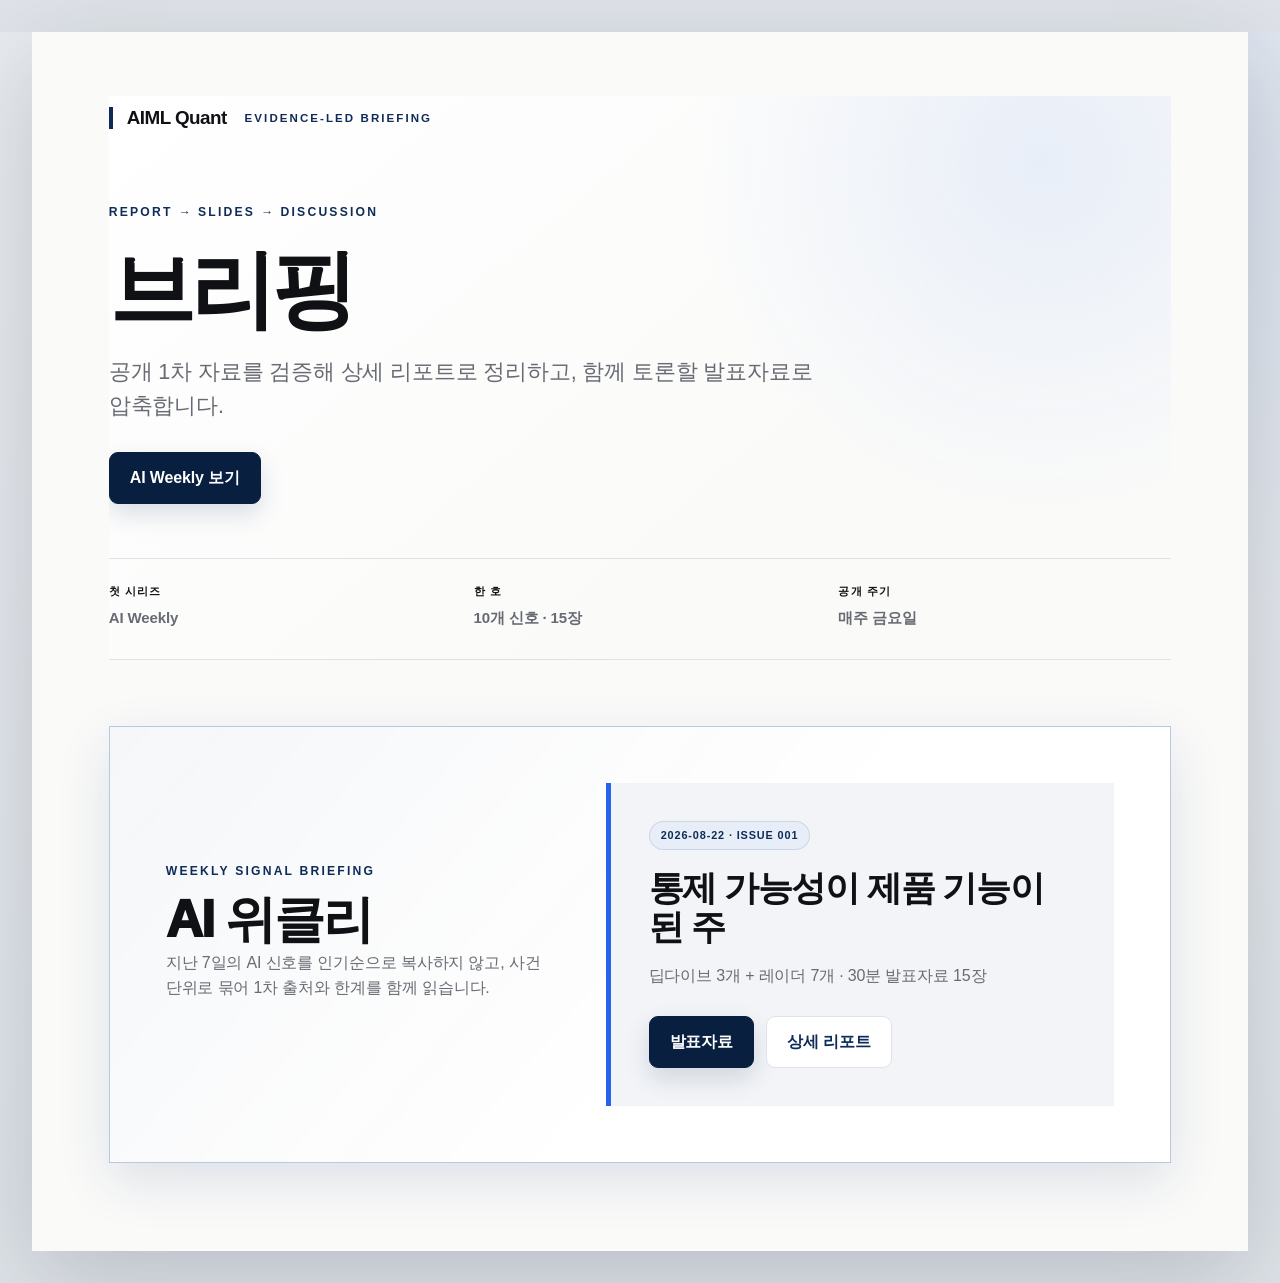
==== html/index.html @ 1512c1fd "feat: publish first AI Weekly briefing" ====
<!doctype html>
<html lang="ko" class="theme-light">
<head>
  <meta charset="utf-8">
  <meta name="viewport" content="width=device-width, initial-scale=1">
  <meta name="description" content="AIML Quant가 1차 출처 중심으로 만드는 공개 AI 브리핑">
  <title>AIML Quant 브리핑</title>
  <link rel="canonical" href="https://aimlquant.github.io/briefing/">
  <link rel="icon" href="assets/favicon.svg" type="image/svg+xml">
  <link rel="stylesheet" href="assets/site.css">
</head>
<body>
  <main class="shell">
    <header class="hero">
      <div class="cover-brand"><span class="brand-name">AIML Quant</span><span class="brand-sub">EVIDENCE-LED BRIEFING</span></div>
      <div class="hero-copy">
        <p class="eyebrow">REPORT → SLIDES → DISCUSSION</p>
        <h1>브리핑</h1>
        <p class="lead">공개 1차 자료를 검증해 상세 리포트로 정리하고, 함께 토론할 발표자료로 압축합니다.</p>
        <div class="actions hero-actions"><a class="button" href="ai-weekly/">AI Weekly 보기</a></div>
      </div>
      <dl class="hero-meta">
        <div><dt>첫 시리즈</dt><dd>AI Weekly</dd></div>
        <div><dt>한 호</dt><dd>10개 신호 · 15장</dd></div>
        <div><dt>공개 주기</dt><dd>매주 금요일</dd></div>
      </dl>
    </header>
    <section class="briefing-feature">
      <div><p class="eyebrow">WEEKLY SIGNAL BRIEFING</p><h2>AI 위클리</h2><p class="section-intro">지난 7일의 AI 신호를 인기순으로 복사하지 않고, 사건 단위로 묶어 1차 출처와 한계를 함께 읽습니다.</p></div>
      <article class="briefing-latest">
        <span class="badge">2026-08-22 · ISSUE 001</span>
        <h3>통제 가능성이 제품 기능이 된 주</h3>
        <p>딥다이브 3개 + 레이더 7개 · 30분 발표자료 15장</p>
        <div class="actions"><a class="button" href="ai-weekly/2026-08-22/">발표자료</a><a class="button button--secondary" href="ai-weekly/2026-08-22/report.html">상세 리포트</a></div>
      </article>
    </section>
  </main>
</body>
</html>
---- html/assets/site.css ----
:root {
  color-scheme: light;
  --bg: #fafaf9;
  --surface: #ffffff;
  --surface-soft: #f2f4f7;
  --text: #101114;
  --muted: #686b73;
  --border: #dfe2e7;
  --primary: #0f2c59;
  --primary-deep: #091f40;
  --primary-soft: #e8eef8;
  --blue: #2563eb;
  --positive: #26734d;
  --positive-soft: #e7f4ec;
  --warning: #9a6512;
  --warning-soft: #fff4dc;
  --negative: #a93650;
  --negative-soft: #fcebef;
  --shadow: 0 18px 50px rgb(15 44 89 / 12%);
  --shell-shadow: 0 28px 90px rgb(15 25 40 / 18%);
  font-family:
    Inter, Pretendard, "Noto Sans KR", "Apple SD Gothic Neo", "Malgun Gothic",
    -apple-system, BlinkMacSystemFont, "Segoe UI", sans-serif;
}

*,
*::before,
*::after {
  box-sizing: border-box;
}

html {
  min-width: 320px;
  background: #dfe3e9;
}

body {
  min-height: 100vh;
  margin: 0;
  color: var(--text);
  background:
    radial-gradient(circle at 84% 8%, rgb(37 99 235 / 8%), transparent 32rem),
    linear-gradient(180deg, #e8ebef 0%, #dfe3e9 100%);
  line-height: 1.6;
  letter-spacing: -0.01em;
  word-break: keep-all;
  overflow-wrap: break-word;
  text-rendering: optimizeLegibility;
  -webkit-font-smoothing: antialiased;
}

a {
  color: inherit;
}

.shell {
  width: min(1280px, calc(100% - 64px));
  min-height: calc(100vh - 64px);
  margin: 32px auto;
  padding: clamp(38px, 5vw, 64px) clamp(34px, 6vw, 88px) 88px;
  background: var(--bg);
  box-shadow: var(--shell-shadow);
}

.cover-brand,
.site-masthead {
  position: relative;
  z-index: 1;
  display: flex;
  min-height: 44px;
  align-items: center;
  gap: 18px;
}

.site-masthead {
  justify-content: space-between;
  margin-bottom: 34px;
}

.brand-name {
  padding-left: 14px;
  border-left: 4px solid var(--primary);
  color: var(--text);
  font-size: 1.18rem;
  font-weight: 900;
  letter-spacing: -0.03em;
  line-height: 1.2;
  text-decoration: none;
}

.brand-sub {
  color: var(--primary);
  font-size: 0.72rem;
  font-weight: 900;
  letter-spacing: 0.18em;
}

.hero {
  position: relative;
  display: flex;
  min-height: 520px;
  flex-direction: column;
  overflow: hidden;
  border-bottom: 1px solid var(--border);
  background:
    radial-gradient(circle at 88% 12%, var(--primary-soft) 0, transparent 33%),
    linear-gradient(140deg, var(--surface) 0%, var(--bg) 68%);
}

.hero-copy {
  position: relative;
  z-index: 1;
  display: flex;
  flex: 1;
  flex-direction: column;
  justify-content: center;
  max-width: 1000px;
  padding: 64px 0 54px;
}

.hero h1,
.page-header h1 {
  max-width: 1040px;
  margin: 14px 0 20px;
  color: var(--text);
  font-size: clamp(3.2rem, 7vw, 5.4rem);
  font-weight: 950;
  line-height: 1.04;
  letter-spacing: -0.055em;
  text-wrap: balance;
  word-break: keep-all;
  overflow-wrap: break-word;
}

.page-header h1 {
  max-width: 980px;
  font-size: clamp(2.6rem, 6vw, 4.5rem);
}

.eyebrow {
  margin: 0 0 10px;
  color: var(--primary);
  font-size: 0.76rem;
  font-weight: 900;
  letter-spacing: 0.18em;
  line-height: 1.4;
  text-transform: uppercase;
}

.lead {
  max-width: 780px;
  margin: 0;
  color: var(--muted);
  font-size: clamp(1.04rem, 2.1vw, 1.35rem);
  line-height: 1.6;
  word-break: keep-all;
}

.hero-meta {
  position: relative;
  z-index: 1;
  display: grid;
  grid-template-columns: repeat(3, minmax(0, 1fr));
  gap: 32px;
  margin: 0;
  padding: 24px 0 28px;
  border-top: 1px solid var(--border);
}

.hero-meta div {
  min-width: 0;
}

.hero-meta dt {
  margin-bottom: 6px;
  color: var(--text);
  font-size: 0.7rem;
  font-weight: 900;
  letter-spacing: 0.1em;
  text-transform: uppercase;
}

.hero-meta dd {
  margin: 0;
  color: var(--muted);
  font-size: 0.94rem;
  font-weight: 600;
}

.hero-actions {
  margin-top: 30px;
}

.meta-link {
  color: var(--primary);
  font-weight: 900;
  text-decoration-thickness: 1px;
  text-underline-offset: 4px;
}

section {
  margin-top: 66px;
}

section > h2 {
  margin: 0 0 24px;
  color: var(--text);
  font-size: clamp(1.55rem, 3vw, 2rem);
  font-weight: 900;
  letter-spacing: -0.035em;
  line-height: 1.2;
}

section > h2::after {
  display: block;
  width: 58px;
  height: 4px;
  margin-top: 14px;
  border-radius: 4px;
  background: var(--primary);
  content: "";
}

.briefing-feature {
  display: grid;
  grid-template-columns: minmax(0, 0.85fr) minmax(360px, 1.15fr);
  gap: clamp(28px, 5vw, 72px);
  align-items: center;
  padding: clamp(30px, 5vw, 56px);
  border: 1px solid #b8c8e2;
  background:
    linear-gradient(130deg, rgb(15 44 89 / 4%), transparent 58%),
    var(--surface);
  box-shadow: var(--shadow);
}

.briefing-feature h2,
.briefing-latest h3,
.briefing-issue-card h2 {
  margin: 0 0 12px;
  color: var(--text);
  font-weight: 950;
  letter-spacing: -0.04em;
  line-height: 1.12;
}

.briefing-feature h2 {
  font-size: clamp(2rem, 4vw, 3.25rem);
}

.briefing-latest {
  padding: clamp(24px, 4vw, 38px);
  border-left: 5px solid var(--blue);
  background: var(--surface-soft);
}

.briefing-latest h3 {
  margin-top: 18px;
  font-size: clamp(1.45rem, 3vw, 2.2rem);
}

.briefing-latest p,
.briefing-issue-card p {
  color: var(--muted);
}

.text-link {
  align-self: center;
  color: var(--primary);
  font-weight: 900;
  text-decoration-thickness: 1px;
  text-underline-offset: 4px;
}

.briefing-header {
  padding-bottom: 44px;
  border-bottom: 1px solid var(--border);
}

.briefing-issue-list {
  display: grid;
  gap: 20px;
}

.briefing-issue-card {
  padding: clamp(24px, 4vw, 40px);
  border: 1px solid var(--border);
  background: var(--surface);
}

.briefing-issue-card h2 {
  font-size: clamp(1.5rem, 3vw, 2.15rem);
}

@media (max-width: 760px) {
  .briefing-feature {
    grid-template-columns: 1fr;
    padding: 24px;
  }

  .briefing-latest {
    padding: 22px;
  }
}

.section-intro {
  max-width: 760px;
  margin: -10px 0 24px;
  color: var(--muted);
}

.root-schedules {
  display: grid;
  gap: 54px;
}

.track-schedule {
  scroll-margin-top: 24px;
}

.track-schedule-header {
  display: grid;
  grid-template-columns: minmax(0, 1fr) minmax(250px, 0.45fr);
  gap: 34px;
  align-items: end;
  margin-bottom: 18px;
  padding: 28px 30px;
  border-left: 4px solid var(--primary);
  border-radius: 0 12px 12px 0;
  background:
    radial-gradient(circle at 94% 10%, var(--primary-soft), transparent 17rem),
    var(--surface);
  box-shadow: 0 14px 38px rgb(15 44 89 / 8%);
}

.track-schedule-header .eyebrow {
  margin-bottom: 8px;
}

.track-schedule-header h3 {
  margin: 0;
  color: var(--text);
  font-size: clamp(1.55rem, 3vw, 2.15rem);
  font-weight: 950;
  letter-spacing: -0.04em;
  line-height: 1.2;
}

.track-schedule-header p:not(.eyebrow) {
  max-width: 720px;
  margin: 10px 0 0;
  color: var(--muted);
  line-height: 1.6;
}

.track-schedule-meta {
  display: flex;
  flex-direction: column;
  align-items: flex-start;
  gap: 5px;
  color: var(--muted);
  font-size: 0.83rem;
  font-weight: 750;
}

.track-schedule-meta a {
  margin-top: 7px;
  color: var(--primary);
  font-weight: 900;
  text-decoration-thickness: 1px;
  text-underline-offset: 4px;
}

.schedule-board {
  overflow: hidden;
  border: 1px solid var(--border);
  border-radius: 12px;
  background: var(--surface);
  box-shadow: var(--shadow);
}

.schedule-head,
.schedule-row {
  display: grid;
  grid-template-columns: 10.5rem minmax(0, 1fr) 7rem 8.5rem;
  gap: 20px;
  align-items: center;
}

.schedule-head {
  padding: 13px 22px;
  color: var(--primary);
  background: var(--primary-soft);
  font-size: 0.7rem;
  font-weight: 900;
  letter-spacing: 0.08em;
}

.schedule-row {
  min-height: 118px;
  padding: 20px 22px;
  border-top: 1px solid var(--border);
}

.schedule-when {
  display: flex;
  flex-direction: column;
  color: var(--text);
  line-height: 1.45;
}

.schedule-when strong {
  font-size: 0.95rem;
}

.schedule-when span {
  color: var(--muted);
  font-size: 0.82rem;
  font-weight: 700;
}

.schedule-topic {
  display: flex;
  min-width: 0;
  flex-wrap: wrap;
  align-items: center;
  gap: 7px 9px;
}

.schedule-topic .badge {
  min-height: 24px;
  padding: 3px 9px;
  font-size: 0.62rem;
}

.schedule-chapters {
  color: var(--muted);
  font-size: 0.75rem;
  font-weight: 800;
}

.schedule-topic > a {
  flex-basis: 100%;
  color: var(--text);
  font-size: 1rem;
  font-weight: 850;
  line-height: 1.45;
  text-decoration-color: rgb(15 44 89 / 32%);
  text-decoration-thickness: 1px;
  text-underline-offset: 4px;
}

.schedule-presenter,
.schedule-meeting {
  color: var(--text);
  font-size: 0.86rem;
  font-weight: 800;
}

.schedule-webex {
  display: inline-flex;
  min-height: 36px;
  align-items: center;
  justify-content: center;
  padding: 8px 11px;
  border: 1px solid var(--primary);
  border-radius: 8px;
  color: var(--primary);
  font-size: 0.78rem;
  font-weight: 900;
  line-height: 1.2;
  text-decoration: none;
}

.schedule-webex:hover,
.schedule-webex:focus-visible {
  color: #fff;
  background: var(--primary);
  outline: none;
}

.schedule-tbd,
.schedule-ended {
  color: var(--muted);
  font-size: 0.8rem;
}

.schedule-ended {
  color: var(--positive);
  font-weight: 850;
}

.schedule-mobile-label {
  display: none;
}

.grid {
  display: grid;
  grid-template-columns: repeat(2, minmax(0, 1fr));
  gap: 20px;
}

.card {
  position: relative;
  min-height: 190px;
  padding: 30px 30px 26px;
  overflow: hidden;
  border: 1px solid var(--border);
  border-radius: 12px;
  background: var(--surface);
  box-shadow: var(--shadow);
  text-decoration: none;
  transition:
    border-color 160ms ease,
    transform 160ms ease,
    box-shadow 160ms ease;
}

.card::before {
  position: absolute;
  inset: 0 0 auto;
  height: 4px;
  background: var(--primary);
  content: "";
}

.card:hover,
.card:focus-visible {
  border-color: var(--primary);
  box-shadow: 0 22px 58px rgb(15 44 89 / 18%);
  outline: none;
  transform: translateY(-3px);
}

.card h2,
.card h3 {
  margin: 17px 0 8px;
  color: var(--text);
  font-size: 1.38rem;
  font-weight: 900;
  line-height: 1.32;
  letter-spacing: -0.03em;
  word-break: keep-all;
  overflow-wrap: break-word;
}

.card p {
  margin: 6px 0 0;
  color: var(--muted);
  line-height: 1.58;
}

.card .study-card-schedule {
  margin-top: 18px;
  padding-top: 14px;
  border-top: 1px solid var(--border);
  color: var(--primary);
  font-size: 0.86rem;
  font-weight: 800;
}

.card .study-card-description {
  color: var(--text);
  font-size: 0.9rem;
}

.session-card-meta {
  display: flex;
  flex-wrap: wrap;
  gap: 6px 18px;
  margin-top: 18px;
  padding-top: 14px;
  border-top: 1px solid var(--border);
  color: var(--muted);
  font-size: 0.88rem;
  font-weight: 700;
}

.session-card-meta span:last-child {
  color: var(--primary);
}

.card .eyebrow {
  margin-top: 14px;
  margin-bottom: -8px;
  font-size: 0.68rem;
}

.badge {
  display: inline-flex;
  min-height: 28px;
  align-items: center;
  padding: 5px 11px;
  border: 1px solid rgb(15 44 89 / 12%);
  border-radius: 999px;
  color: var(--primary);
  background: var(--primary-soft);
  font-size: 0.68rem;
  font-weight: 900;
  letter-spacing: 0.08em;
}

.badge--scheduled {
  color: var(--warning);
  border-color: rgb(154 101 18 / 16%);
  background: var(--warning-soft);
}

.badge--materials-published {
  color: var(--primary);
}

.badge--video-public {
  color: var(--positive);
  border-color: rgb(38 115 77 / 16%);
  background: var(--positive-soft);
}

.badge--cancelled {
  color: var(--negative);
  border-color: rgb(169 54 80 / 16%);
  background: var(--negative-soft);
}

.button {
  display: inline-flex;
  min-height: 48px;
  align-items: center;
  justify-content: center;
  padding: 12px 20px;
  border: 1px solid var(--primary-deep);
  border-radius: 9px;
  color: #fff;
  background: var(--primary-deep);
  box-shadow: 0 10px 24px rgb(15 44 89 / 15%);
  font-weight: 900;
  text-decoration: none;
  transition:
    box-shadow 160ms ease,
    transform 160ms ease;
}

.button:hover,
.button:focus-visible {
  box-shadow: 0 0 0 4px rgb(15 44 89 / 14%);
  outline: none;
  transform: translateY(-1px);
}

.button--secondary {
  color: var(--primary);
  border-color: var(--border);
  background: var(--surface);
  box-shadow: none;
}

.back {
  display: inline-flex;
  margin: 0 0 26px;
  color: var(--muted);
  font-size: 0.9rem;
  font-weight: 800;
  text-decoration: none;
}

.back:hover,
.back:focus-visible {
  color: var(--primary);
  outline: none;
}

.page-header {
  position: relative;
  padding: 44px 0 46px 26px;
  overflow: hidden;
  border-bottom: 1px solid var(--border);
  background:
    radial-gradient(circle at 88% 12%, var(--primary-soft) 0, transparent 34%),
    linear-gradient(140deg, var(--surface) 0%, var(--bg) 70%);
}

.page-header::before {
  position: absolute;
  inset: 44px auto 46px 0;
  width: 4px;
  border-radius: 4px;
  background: var(--primary);
  content: "";
}

.page-header > * {
  position: relative;
  z-index: 1;
}

.study-description {
  max-width: 780px;
  margin: 24px 0 0;
  color: var(--text);
  font-size: 1.02rem;
  line-height: 1.75;
}

.study-facts {
  display: grid;
  max-width: 920px;
  grid-template-columns: repeat(3, minmax(0, 1fr));
  gap: 14px;
  margin: 28px 0 0;
}

.study-facts div {
  min-width: 0;
  padding: 16px 18px;
  border: 1px solid var(--border);
  border-radius: 9px;
  background: rgb(255 255 255 / 72%);
}

.study-facts dt {
  margin-bottom: 5px;
  color: var(--primary);
  font-size: 0.68rem;
  font-weight: 900;
  letter-spacing: 0.1em;
  text-transform: uppercase;
}

.study-facts dd {
  margin: 0;
  color: var(--text);
  font-size: 0.9rem;
  font-weight: 750;
  line-height: 1.5;
}

.session-venue {
  margin: 12px 0 0;
  color: var(--muted);
  font-size: 0.9rem;
  font-weight: 700;
}

.session-access {
  margin-top: 18px;
}

.session-meeting-note {
  margin: 12px 0 0;
  color: var(--muted);
  font-size: 0.86rem;
  font-weight: 700;
}

.actions {
  display: flex;
  flex-wrap: wrap;
  gap: 12px;
  margin-top: 28px;
}

.pending,
.empty {
  padding: 26px 28px;
  border: 1px solid var(--border);
  border-left: 4px solid var(--primary);
  border-radius: 10px;
  color: var(--muted);
  background: var(--surface);
  box-shadow: var(--shadow);
}

.pending strong {
  display: block;
  margin-bottom: 7px;
  color: var(--primary-deep);
  font-size: 1.12rem;
}

.pending--cancelled {
  border-left-color: var(--negative);
  background: var(--negative-soft);
}

.pending--cancelled strong {
  color: var(--negative);
}

.pending p,
.empty {
  margin: 0;
  line-height: 1.65;
}

.video {
  width: 100%;
  max-width: 960px;
  margin-bottom: 18px;
  overflow: hidden;
  aspect-ratio: 16 / 9;
  border: 1px solid var(--border);
  border-radius: 12px;
  background: #000;
  box-shadow: var(--shadow);
}

.video iframe {
  display: block;
  width: 100%;
  height: 100%;
  border: 0;
}

.home-video-grid {
  display: grid;
  grid-template-columns: repeat(2, minmax(0, 1fr));
  gap: 24px;
}

.home-video-card {
  min-width: 0;
  overflow: hidden;
  border: 1px solid var(--border);
  border-radius: 12px;
  background: var(--surface);
  box-shadow: var(--shadow);
}

.home-video-embed {
  max-width: none;
  margin: 0;
  border: 0;
  border-radius: 0;
  box-shadow: none;
}

.home-video-copy {
  padding: 22px 24px 24px;
}

.home-video-copy h3 {
  margin: 8px 0 10px;
  font-size: 1.18rem;
  line-height: 1.4;
  letter-spacing: -0.025em;
}

.home-video-copy h3 a {
  text-decoration: none;
}

.home-video-copy h3 a:hover,
.home-video-copy h3 a:focus-visible,
.home-video-links a:hover,
.home-video-links a:focus-visible {
  color: var(--blue);
  outline: none;
}

.home-video-copy > p:not(.eyebrow) {
  margin: 0;
  color: var(--muted);
  font-size: 0.9rem;
  font-weight: 700;
}

.home-video-links {
  display: flex;
  flex-wrap: wrap;
  gap: 8px 18px;
  margin-top: 18px;
  padding-top: 14px;
  border-top: 1px solid var(--border);
}

.home-video-links a {
  color: var(--primary);
  font-size: 0.84rem;
  font-weight: 900;
  text-underline-offset: 4px;
}

@media (max-width: 700px) {
  html {
    background: var(--bg);
  }

  body {
    background: var(--bg);
  }

  .shell {
    width: 100%;
    min-height: 100vh;
    margin: 0;
    padding: 26px 20px 58px;
    box-shadow: none;
  }

  .cover-brand,
  .site-masthead {
    min-height: 36px;
    gap: 12px;
  }

  .site-masthead {
    align-items: flex-start;
    margin-bottom: 24px;
  }

  .brand-name {
    padding-left: 10px;
    border-left-width: 3px;
    font-size: 1rem;
  }

  .brand-sub {
    max-width: 14ch;
    font-size: 0.58rem;
    line-height: 1.45;
    text-align: right;
  }

  .hero {
    min-height: 0;
  }

  .hero-copy {
    padding: 64px 0 58px;
  }

  .hero h1 {
    max-width: 12ch;
    font-size: clamp(2.7rem, 14vw, 4rem);
    line-height: 1.05;
  }

  .page-header h1 {
    max-width: 12ch;
    font-size: clamp(2.45rem, 11vw, 3.25rem);
    line-height: 1.06;
  }

  .lead {
    font-size: 1rem;
    line-height: 1.7;
  }

  .hero-meta {
    grid-template-columns: 1fr;
    gap: 0;
    padding: 12px 0 20px;
  }

  .hero-meta div {
    display: grid;
    grid-template-columns: 92px 1fr;
    padding: 12px 0;
    border-bottom: 1px solid var(--border);
  }

  .hero-meta div:last-child {
    border-bottom: 0;
  }

  .hero-meta dt {
    margin: 0;
  }

  .grid {
    grid-template-columns: 1fr;
  }

  .home-video-grid {
    grid-template-columns: 1fr;
  }

  .home-video-copy {
    padding: 20px;
  }

  .root-schedules {
    gap: 42px;
  }

  .track-schedule-header {
    grid-template-columns: 1fr;
    gap: 20px;
    padding: 24px 20px;
  }

  .schedule-board {
    display: grid;
    gap: 14px;
    overflow: visible;
    border: 0;
    border-radius: 0;
    background: transparent;
    box-shadow: none;
  }

  .schedule-head {
    display: none;
  }

  .schedule-row {
    grid-template-areas:
      "when when"
      "topic topic"
      "presenter meeting";
    grid-template-columns: minmax(0, 1fr) minmax(0, 1fr);
    gap: 16px 14px;
    min-height: 0;
    padding: 20px;
    border: 1px solid var(--border);
    border-radius: 10px;
    background: var(--surface);
    box-shadow: 0 12px 30px rgb(15 44 89 / 8%);
  }

  .schedule-when {
    grid-area: when;
    flex-direction: row;
    align-items: baseline;
    justify-content: space-between;
    gap: 12px;
  }

  .schedule-topic {
    grid-area: topic;
  }

  .schedule-presenter {
    grid-area: presenter;
  }

  .schedule-meeting {
    grid-area: meeting;
    text-align: right;
  }

  .schedule-presenter,
  .schedule-meeting {
    padding-top: 12px;
    border-top: 1px solid var(--border);
  }

  .schedule-mobile-label {
    display: block;
    margin-bottom: 5px;
    color: var(--muted);
    font-size: 0.66rem;
    font-weight: 900;
    letter-spacing: 0.08em;
  }

  .study-facts {
    grid-template-columns: 1fr;
  }

  .card {
    min-height: 168px;
    padding: 26px 24px 22px;
  }

  .session-card-meta {
    flex-direction: column;
    gap: 4px;
  }

  section {
    margin-top: 50px;
  }

  .page-header {
    padding: 36px 0 38px 18px;
  }

  .page-header::before {
    inset: 36px auto 38px 0;
    width: 3px;
  }

  .back {
    margin-bottom: 18px;
  }

  .button {
    width: 100%;
  }

  .actions {
    flex-direction: column;
  }

  .pending,
  .empty {
    padding: 22px 20px;
  }

  .video {
    border-radius: 9px;
  }
}

@media (prefers-reduced-motion: reduce) {
  *,
  *::before,
  *::after {
    scroll-behavior: auto !important;
    transition: none !important;
  }
}
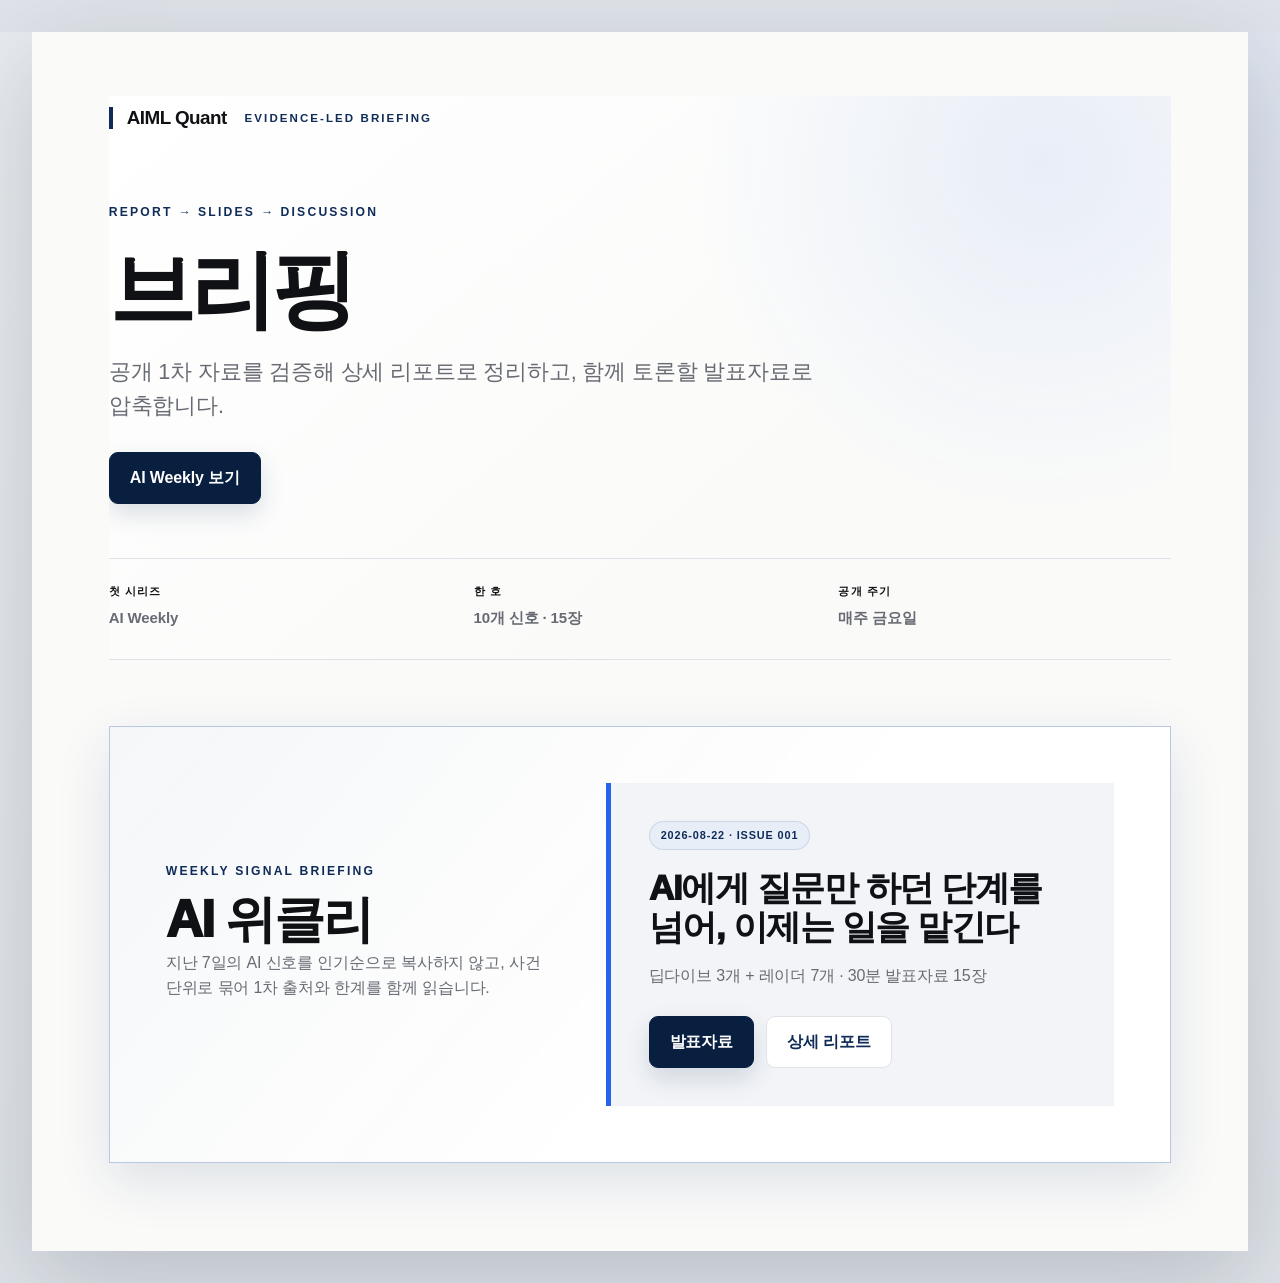
==== commit ee90a252: "Publish polished AI Weekly issue" ====
--- a/html/index.html
+++ b/html/index.html
@@ -29,7 +29,7 @@
       <div><p class="eyebrow">WEEKLY SIGNAL BRIEFING</p><h2>AI 위클리</h2><p class="section-intro">지난 7일의 AI 신호를 인기순으로 복사하지 않고, 사건 단위로 묶어 1차 출처와 한계를 함께 읽습니다.</p></div>
       <article class="briefing-latest">
         <span class="badge">2026-08-22 · ISSUE 001</span>
-        <h3>통제 가능성이 제품 기능이 된 주</h3>
+        <h3>AI에게 질문만 하던 단계를 넘어, 이제는 일을 맡긴다</h3>
         <p>딥다이브 3개 + 레이더 7개 · 30분 발표자료 15장</p>
         <div class="actions"><a class="button" href="ai-weekly/2026-08-22/">발표자료</a><a class="button button--secondary" href="ai-weekly/2026-08-22/report.html">상세 리포트</a></div>
       </article>
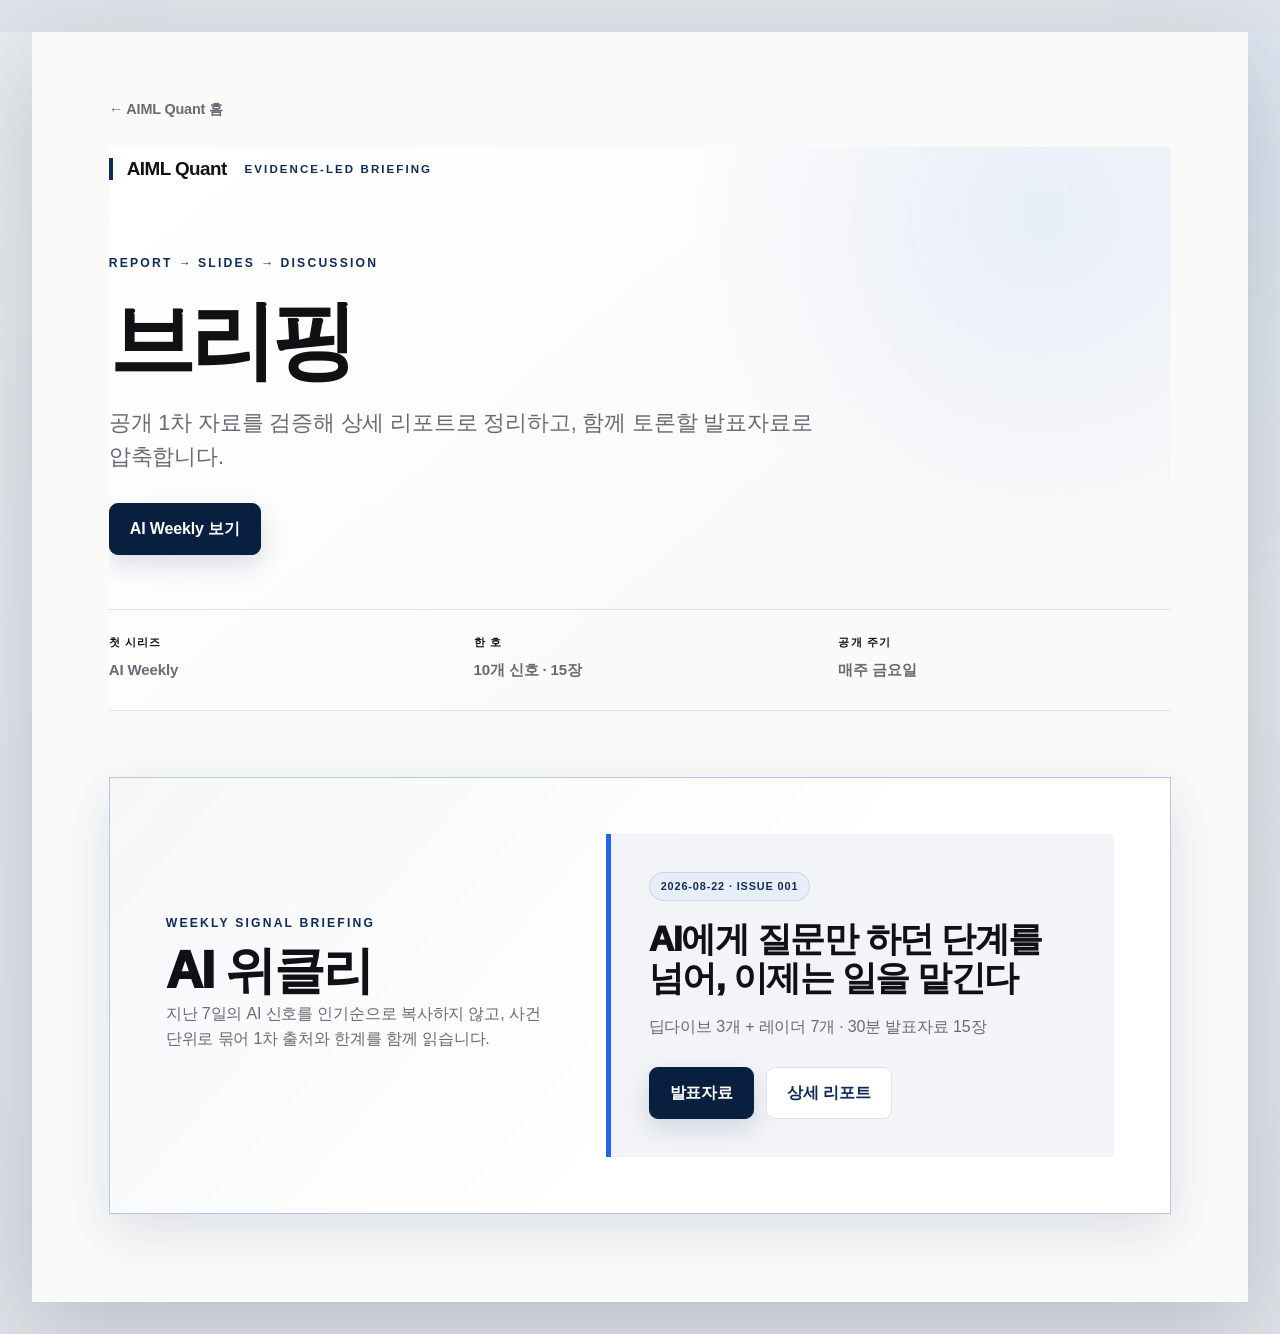
==== commit 43ef416d: "Link the briefing home back to the organization landing page Generated from briefing-materials/site " ====
--- a/html/index.html
+++ b/html/index.html
@@ -11,6 +11,7 @@
 </head>
 <body>
   <main class="shell">
+    <a class="back" href="https://aimlquant.github.io/">← AIML Quant 홈</a>
     <header class="hero">
       <div class="cover-brand"><span class="brand-name">AIML Quant</span><span class="brand-sub">EVIDENCE-LED BRIEFING</span></div>
       <div class="hero-copy">
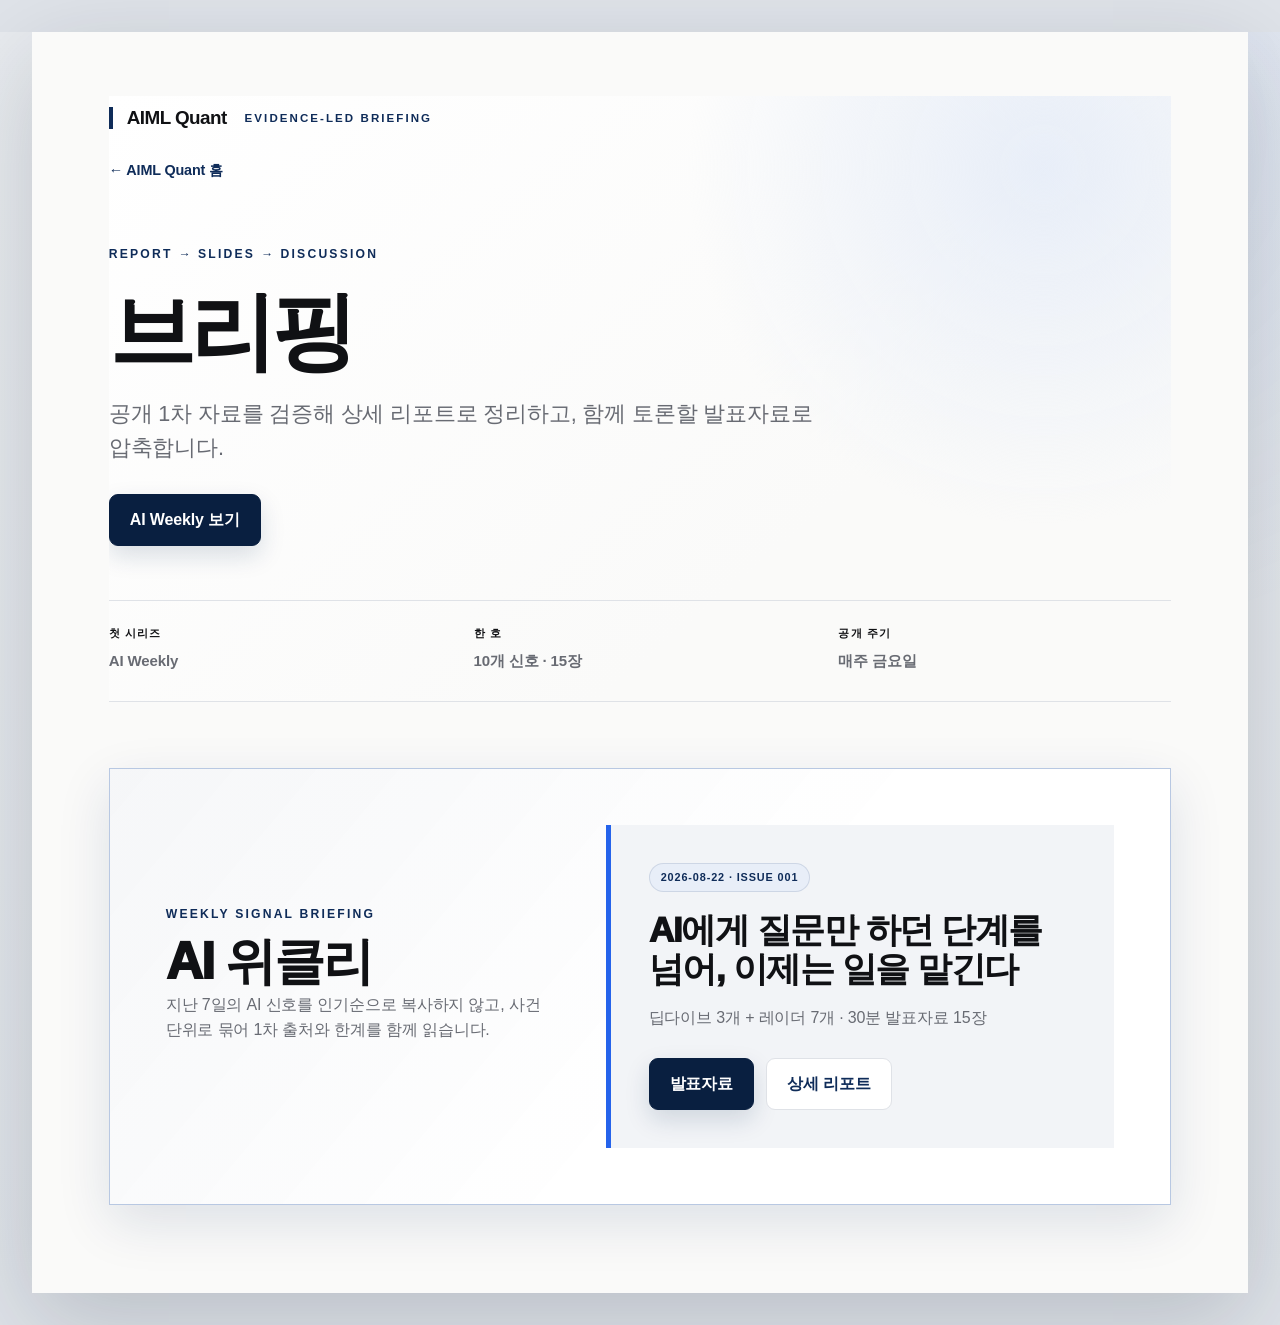
==== commit ebf50b02: "Put the landing link where the other spaces keep it Generated from briefing-materials/site by harnes" ====
--- a/html/index.html
+++ b/html/index.html
@@ -11,9 +11,9 @@
 </head>
 <body>
   <main class="shell">
-    <a class="back" href="https://aimlquant.github.io/">← AIML Quant 홈</a>
     <header class="hero">
       <div class="cover-brand"><span class="brand-name">AIML Quant</span><span class="brand-sub">EVIDENCE-LED BRIEFING</span></div>
+      <a class="back back--home" href="https://aimlquant.github.io/">← AIML Quant 홈</a>
       <div class="hero-copy">
         <p class="eyebrow">REPORT → SLIDES → DISCUSSION</p>
         <h1>브리핑</h1>
--- a/html/assets/site.css
+++ b/html/assets/site.css
@@ -669,6 +669,19 @@
   outline: none;
 }
 
+/* 네 공개 공간이 조직 랜딩으로 돌아가는 링크를 같은 자리에 같은 모습으로
+   보여준다. 운영 가이드(`/guides/`)가 기준이다 — 브랜드 표기 바로 아래.
+   히어로가 세로 flex 라서 align-self 가 없으면 링크가 가로로 늘어난다. */
+.back--home {
+  align-self: flex-start;
+  /* 운영 가이드는 브랜드 아래 30px 를 준다. 여기서는 .cover-brand 의
+     min-height 44px 가 글자 아래에 11px 를 더 만들어서, 눈에 보이는
+     간격을 같은 34px 로 맞추려면 19px 를 준다. */
+  margin: 19px 0 0;
+  color: var(--primary);
+  font-weight: 750;
+}
+
 .page-header {
   position: relative;
   padding: 44px 0 46px 26px;
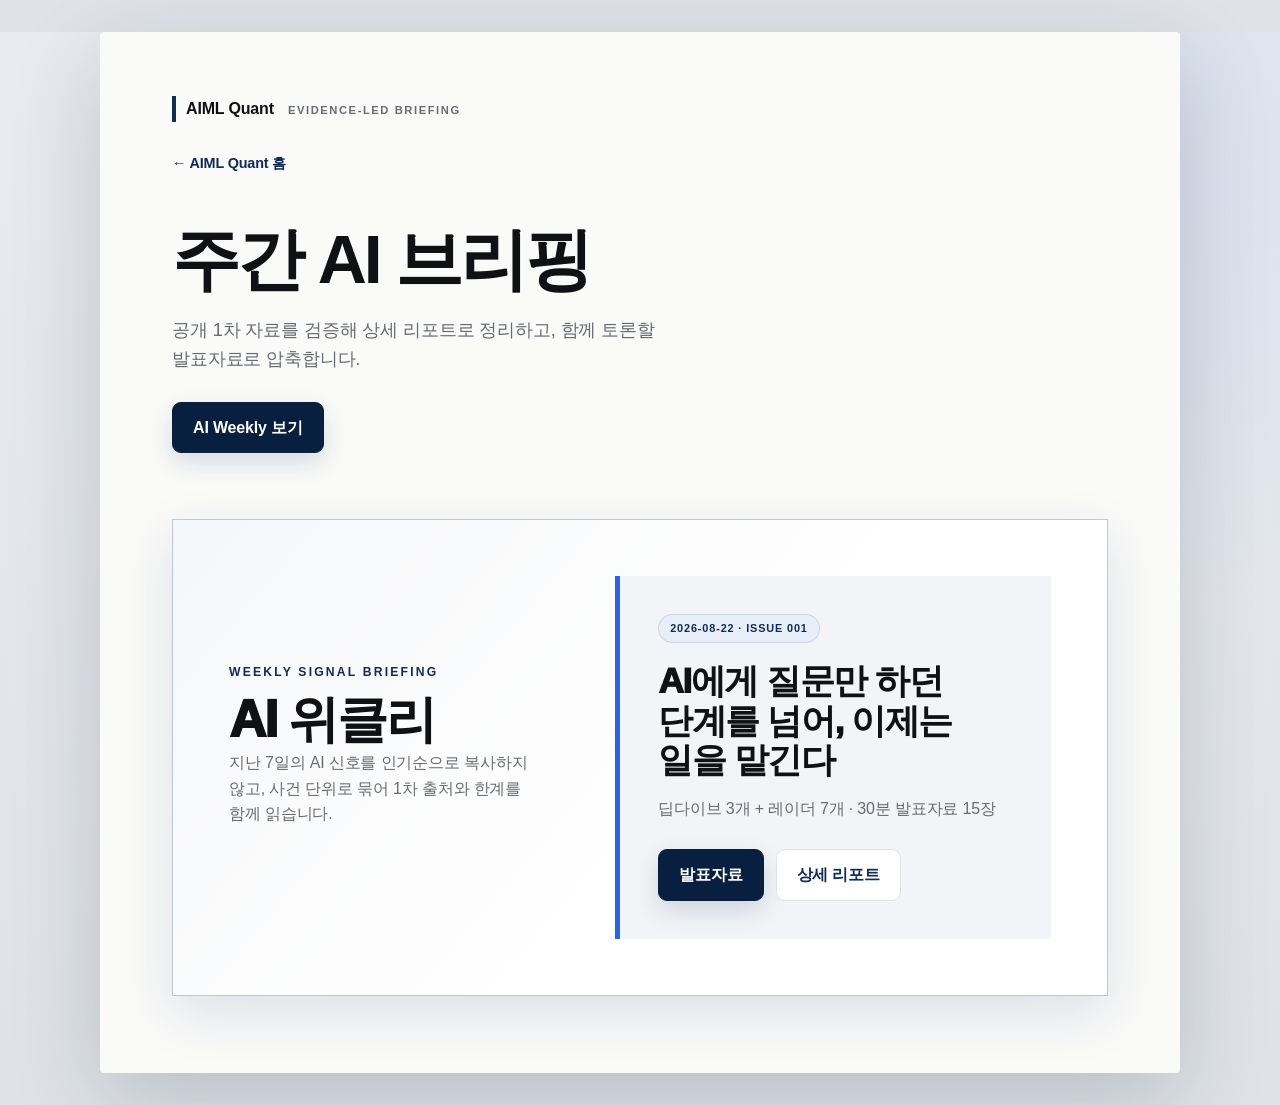
==== commit 5a5c83b7: "Open the briefing home in the shared space format Generated from briefing-materials/site by harness/" ====
--- a/html/index.html
+++ b/html/index.html
@@ -4,28 +4,18 @@
   <meta charset="utf-8">
   <meta name="viewport" content="width=device-width, initial-scale=1">
   <meta name="description" content="AIML Quant가 1차 출처 중심으로 만드는 공개 AI 브리핑">
-  <title>AIML Quant 브리핑</title>
+  <title>주간 AI 브리핑 · AI·ML·Quant</title>
   <link rel="canonical" href="https://aimlquant.github.io/briefing/">
   <link rel="icon" href="assets/favicon.svg" type="image/svg+xml">
   <link rel="stylesheet" href="assets/site.css">
 </head>
 <body>
   <main class="shell">
-    <header class="hero">
-      <div class="cover-brand"><span class="brand-name">AIML Quant</span><span class="brand-sub">EVIDENCE-LED BRIEFING</span></div>
-      <a class="back back--home" href="https://aimlquant.github.io/">← AIML Quant 홈</a>
-      <div class="hero-copy">
-        <p class="eyebrow">REPORT → SLIDES → DISCUSSION</p>
-        <h1>브리핑</h1>
-        <p class="lead">공개 1차 자료를 검증해 상세 리포트로 정리하고, 함께 토론할 발표자료로 압축합니다.</p>
-        <div class="actions hero-actions"><a class="button" href="ai-weekly/">AI Weekly 보기</a></div>
-      </div>
-      <dl class="hero-meta">
-        <div><dt>첫 시리즈</dt><dd>AI Weekly</dd></div>
-        <div><dt>한 호</dt><dd>10개 신호 · 15장</dd></div>
-        <div><dt>공개 주기</dt><dd>매주 금요일</dd></div>
-      </dl>
-    </header>
+    <div class="brand"><span class="brand-name">AIML Quant</span><span class="brand-sub">EVIDENCE-LED BRIEFING</span></div>
+    <a class="back back--home" href="https://aimlquant.github.io/">← AIML Quant 홈</a>
+    <h1>주간 AI 브리핑</h1>
+    <p class="lead">공개 1차 자료를 검증해 상세 리포트로 정리하고, 함께 토론할 발표자료로 압축합니다.</p>
+    <div class="actions"><a class="button" href="ai-weekly/">AI Weekly 보기</a></div>
     <section class="briefing-feature">
       <div><p class="eyebrow">WEEKLY SIGNAL BRIEFING</p><h2>AI 위클리</h2><p class="section-intro">지난 7일의 AI 신호를 인기순으로 복사하지 않고, 사건 단위로 묶어 1차 출처와 한계를 함께 읽습니다.</p></div>
       <article class="briefing-latest">
--- a/html/assets/site.css
+++ b/html/assets/site.css
@@ -54,15 +54,23 @@
 }
 
 .shell {
-  width: min(1280px, calc(100% - 64px));
-  min-height: calc(100vh - 64px);
+  width: min(1080px, calc(100% - 48px));
   margin: 32px auto;
-  padding: clamp(38px, 5vw, 64px) clamp(34px, 6vw, 88px) 88px;
+  padding: clamp(34px, 5vw, 64px) clamp(28px, 6vw, 72px) clamp(48px, 6vw, 80px);
+  border-radius: 4px;
   background: var(--bg);
   box-shadow: var(--shell-shadow);
 }
 
-.cover-brand,
+/* 조직 랜딩과 운영 가이드가 쓰는 머리 형식이다. 네 공개 공간이 같은
+   순서(브랜드 표기 → 홈 링크 → 제목 → 리드)로 열리도록 여기서도 쓴다. */
+.brand {
+  display: flex;
+  align-items: baseline;
+  gap: 14px;
+  flex-wrap: wrap;
+}
+
 .site-masthead {
   position: relative;
   z-index: 1;
@@ -78,63 +86,43 @@
 }
 
 .brand-name {
-  padding-left: 14px;
+  padding-left: 10px;
   border-left: 4px solid var(--primary);
   color: var(--text);
-  font-size: 1.18rem;
-  font-weight: 900;
-  letter-spacing: -0.03em;
-  line-height: 1.2;
+  font-size: 1rem;
+  font-weight: 700;
   text-decoration: none;
 }
 
 .brand-sub {
-  color: var(--primary);
-  font-size: 0.72rem;
-  font-weight: 900;
-  letter-spacing: 0.18em;
-}
-
-.hero {
-  position: relative;
-  display: flex;
-  min-height: 520px;
-  flex-direction: column;
-  overflow: hidden;
-  border-bottom: 1px solid var(--border);
-  background:
-    radial-gradient(circle at 88% 12%, var(--primary-soft) 0, transparent 33%),
-    linear-gradient(140deg, var(--surface) 0%, var(--bg) 68%);
-}
-
-.hero-copy {
-  position: relative;
-  z-index: 1;
-  display: flex;
-  flex: 1;
-  flex-direction: column;
-  justify-content: center;
-  max-width: 1000px;
-  padding: 64px 0 54px;
-}
-
-.hero h1,
+  color: var(--muted);
+  font-size: 0.7rem;
+  font-weight: 700;
+  letter-spacing: 0.14em;
+}
+
+
+
+h1,
 .page-header h1 {
   max-width: 1040px;
+  margin: clamp(28px, 5vw, 48px) 0 0;
+  color: var(--text);
+  font-size: clamp(2.35rem, 7vw, 4.25rem);
+  line-height: 1.08;
+  letter-spacing: -0.045em;
+  text-wrap: balance;
+  word-break: keep-all;
+  overflow-wrap: break-word;
+}
+
+.page-header h1 {
+  max-width: 980px;
   margin: 14px 0 20px;
-  color: var(--text);
-  font-size: clamp(3.2rem, 7vw, 5.4rem);
+  font-size: clamp(2.6rem, 6vw, 4.5rem);
   font-weight: 950;
   line-height: 1.04;
   letter-spacing: -0.055em;
-  text-wrap: balance;
-  word-break: keep-all;
-  overflow-wrap: break-word;
-}
-
-.page-header h1 {
-  max-width: 980px;
-  font-size: clamp(2.6rem, 6vw, 4.5rem);
 }
 
 .eyebrow {
@@ -148,55 +136,19 @@
 }
 
 .lead {
-  max-width: 780px;
-  margin: 0;
-  color: var(--muted);
-  font-size: clamp(1.04rem, 2.1vw, 1.35rem);
+  max-width: 54ch;
+  margin: 18px 0 0;
+  color: var(--muted);
+  font-size: clamp(1rem, 2.4vw, 1.15rem);
   line-height: 1.6;
   word-break: keep-all;
 }
 
-.hero-meta {
-  position: relative;
-  z-index: 1;
-  display: grid;
-  grid-template-columns: repeat(3, minmax(0, 1fr));
-  gap: 32px;
-  margin: 0;
-  padding: 24px 0 28px;
-  border-top: 1px solid var(--border);
-}
-
-.hero-meta div {
-  min-width: 0;
-}
-
-.hero-meta dt {
-  margin-bottom: 6px;
-  color: var(--text);
-  font-size: 0.7rem;
-  font-weight: 900;
-  letter-spacing: 0.1em;
-  text-transform: uppercase;
-}
-
-.hero-meta dd {
-  margin: 0;
-  color: var(--muted);
-  font-size: 0.94rem;
-  font-weight: 600;
-}
-
-.hero-actions {
-  margin-top: 30px;
-}
-
-.meta-link {
-  color: var(--primary);
-  font-weight: 900;
-  text-decoration-thickness: 1px;
-  text-underline-offset: 4px;
-}
+
+
+
+
+
 
 section {
   margin-top: 66px;
@@ -670,14 +622,10 @@
 }
 
 /* 네 공개 공간이 조직 랜딩으로 돌아가는 링크를 같은 자리에 같은 모습으로
-   보여준다. 운영 가이드(`/guides/`)가 기준이다 — 브랜드 표기 바로 아래.
-   히어로가 세로 flex 라서 align-self 가 없으면 링크가 가로로 늘어난다. */
+   보여준다. 운영 가이드(`/guides/`)가 기준이다 — 브랜드 표기 바로 아래. */
 .back--home {
-  align-self: flex-start;
-  /* 운영 가이드는 브랜드 아래 30px 를 준다. 여기서는 .cover-brand 의
-     min-height 44px 가 글자 아래에 11px 를 더 만들어서, 눈에 보이는
-     간격을 같은 34px 로 맞추려면 19px 를 준다. */
-  margin: 19px 0 0;
+  display: inline-block;
+  margin: 30px 0 0;
   color: var(--primary);
   font-weight: 750;
 }
@@ -903,14 +851,11 @@
   }
 
   .shell {
-    width: 100%;
-    min-height: 100vh;
-    margin: 0;
-    padding: 26px 20px 58px;
-    box-shadow: none;
-  }
-
-  .cover-brand,
+    width: calc(100% - 24px);
+    margin: 12px auto;
+    padding: 28px 20px 44px;
+  }
+
   .site-masthead {
     min-height: 36px;
     gap: 12px;
@@ -927,25 +872,17 @@
     font-size: 1rem;
   }
 
-  .brand-sub {
+  .site-masthead .brand-sub {
     max-width: 14ch;
     font-size: 0.58rem;
     line-height: 1.45;
     text-align: right;
   }
 
-  .hero {
-    min-height: 0;
-  }
-
-  .hero-copy {
-    padding: 64px 0 58px;
-  }
-
-  .hero h1 {
+  h1 {
     max-width: 12ch;
-    font-size: clamp(2.7rem, 14vw, 4rem);
-    line-height: 1.05;
+    font-size: clamp(2.35rem, 12vw, 3.25rem);
+    line-height: 1.06;
   }
 
   .page-header h1 {
@@ -959,26 +896,6 @@
     line-height: 1.7;
   }
 
-  .hero-meta {
-    grid-template-columns: 1fr;
-    gap: 0;
-    padding: 12px 0 20px;
-  }
-
-  .hero-meta div {
-    display: grid;
-    grid-template-columns: 92px 1fr;
-    padding: 12px 0;
-    border-bottom: 1px solid var(--border);
-  }
-
-  .hero-meta div:last-child {
-    border-bottom: 0;
-  }
-
-  .hero-meta dt {
-    margin: 0;
-  }
 
   .grid {
     grid-template-columns: 1fr;
